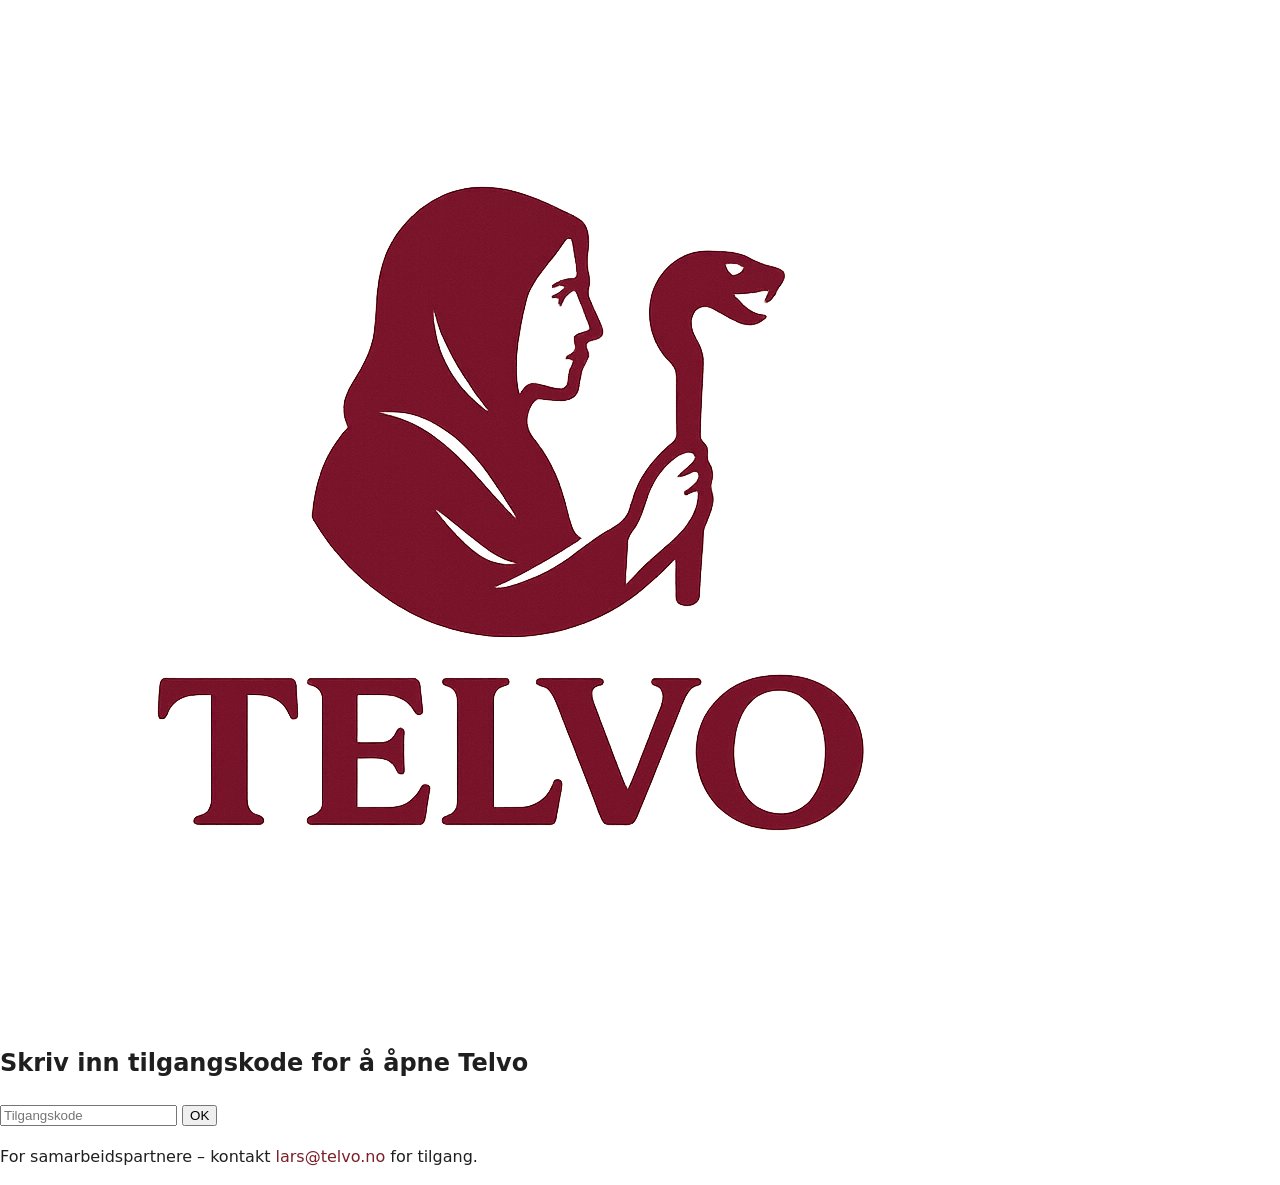
==== index.html @ 0d01f239 "Update index.html" ====
<!doctype html>
<html lang="no">
<head>
  <meta charset="utf-8">
  <meta name="viewport" content="width=device-width, initial-scale=1">
  <title>Telvo – Datadrevet styring for kommunesektoren</title>
  <link rel="stylesheet" href="styles.css">
  <link rel="icon" href="assets/telvo-logo.png">
</head>
<body>

<!-- PASSORDVEGG -->
<div id="password-screen" class="password-screen">
  <div class="password-box">
    <img src="assets/telvo-logo.png" alt="Telvo logo" class="pw-logo">
    <h2>Skriv inn tilgangskode for å åpne Telvo</h2>
    <input type="password" id="password-input" placeholder="Tilgangskode">
    <button id="password-button">OK</button>
    <p id="password-message" class="message"></p>
    <p class="hint">For samarbeidspartnere – kontakt <a href="mailto:lars@telvo.no">lars@telvo.no</a> for tilgang.</p>
  </div>
</div>

<!-- HOVEDINNHOLD (skjules til riktig kode) -->
<div id="content" style="display:none;">
  <header class="site-header">
    <div class="container header-inner">
      <a href="#top" class="brand">
        <img src="assets/telvo-logo.png" alt="Telvo logo">
        <span class="brand-name">TELVO</span>
      </a>
      <nav class="nav" id="nav">
        <a href="#om">Om</a>
        <a href="#moduler">Moduler</a>
        <a href="#hvorfor">Hvorfor Telvo</a>
        <a class="cta" href="#kontakt">Kontakt</a>
      </nav>
    </div>
  </header>

  <main id="top">
    <section class="hero">
      <div class="container hero-inner">
        <h1>Datadrevet styring for kommunesektoren</h1>
        <p class="lead">Bygget på Microsoft Power Platform. Integrert i Teams. Utviklet for og med kommunesektoren.</p>
      </div>
    </section>

    <section id="om" class="section">
      <div class="container">
        <h2>Hva er Telvo?</h2>
        <p>Plassholdertekst: Telvo er en moderne, databasert plattform som gjør plan- og økonomiarbeid mer effektivt, mer transparent og enklere å samhandle om.</p>
      </div>
    </section>

    <section id="moduler" class="section alt">
      <div class="container">
        <h2>Kjerne-moduler</h2>
        <div class="cards">
          <article class="card"><h3>Planmodul</h3><p>Plassholdertekst.</p></article>
          <article class="card"><h3>Budsjett & scenarier</h3><p>Plassholdertekst.</p></article>
          <article class="card"><h3>Passiva / lån</h3><p>Plassholdertekst.</p></article>
          <article class="card"><h3>Selvkost & delegasjoner</h3><p>Plassholdertekst.</p></article>
        </div>
      </div>
    </section>

    <section id="hvorfor" class="section">
      <div class="container">
        <h2>Hvorfor Telvo?</h2>
        <ul class="bullets">
          <li>Datadrevet – ikke dokumentdrevet.</li>
          <li>Eierskap til egne data.</li>
          <li>Sømløst i Microsoft Teams og Power Platform.</li>
          <li>Bygget i samarbeid med kommunesektoren.</li>
        </ul>
      </div>
    </section>

    <section id="kontakt" class="section alt">
      <div class="container contact">
        <h2>Kontakt</h2>
        <p>Interessert i samarbeid eller demo? Ta kontakt på telefon <a href="tel:+4799703399">+47 997 03 399</a>.</p>
        <p class="smallprint">© <span id="year"></span> Telvo. Alle rettigheter reservert.</p>
      </div>
    </section>
  </main>
</div>

<script>
  const correctPassword = "ndr3";
  const passwordProtectionEnabled = false; // sett til true/false for å slå av/på passord
  const input = document.getElementById("password-input");
  const button = document.getElementById("password-button");
  const message = document.getElementById("password-message");
  const pwScreen = document.getElementById("password-screen");
  const content = document.getElementById("content");

  button.addEventListener("click", checkPassword);
  input.addEventListener("keypress", function(e) {
    if (e.key === "Enter") checkPassword();
  });

function checkPassword() {
  if (!passwordProtectionEnabled || input.value === correctPassword) {
    pwScreen.style.display = "none";
    content.style.display = "block";
    document.getElementById('year').textContent = new Date().getFullYear();
  } else {
    message.textContent = "Feil tilgangskode.";
    input.value = "";
    input.focus();
  }
}
</script>
</body>
</html>
---- styles.css ----
/* Telvo minimal design */
:root{
  --bg:#ffffff;
  --ink:#1f1f1f;
  --muted:#666;
  --accent:#7B1F2A; /* burgundy */
  --accent-ink:#ffffff;
  --beige:#f7f3ef;
  --ring: rgba(123,31,42,0.15);
}

*{box-sizing:border-box}
html,body{margin:0;padding:0;background:var(--bg);color:var(--ink);font-family:Inter,system-ui,-apple-system,Segoe UI,Roboto,Helvetica,Arial,sans-serif;line-height:1.6}
img{max-width:100%;display:block}
a{color:var(--accent);text-decoration:none}
a:hover{text-decoration:underline}

.container{width:min(1120px,92%);margin-inline:auto}

.site-header{
  position:sticky;top:0;z-index:50;background:rgba(255,255,255,0.85);backdrop-filter:saturate(180%) blur(10px);
  border-bottom:1px solid #eee;
}
.header-inner{display:flex;align-items:center;justify-content:space-between;padding:12px 0}
.brand{display:flex;gap:10px;align-items:center}
.brand img{height:36px;width:auto}
.brand-name{font-family:'Playfair Display', serif;font-weight:700;letter-spacing:1px;color:var(--accent)}

.nav{display:flex;gap:22px;align-items:center}
.nav a{font-weight:600;color:#333}
.nav a.cta{background:var(--accent);color:var(--accent-ink);padding:8px 14px;border-radius:10px}
.nav a.cta:hover{filter:brightness(1.05);text-decoration:none}

.hamburger{display:none;background:none;border:0;padding:8px;cursor:pointer}
.hamburger span{display:block;width:24px;height:2px;background:#333;margin:5px 0;transition:.25s}

.hero{background:linear-gradient(180deg, var(--beige), #fff 60%);padding:96px 0 64px}
.hero h1{font-family:'Playfair Display', serif;font-size:clamp(28px,4.5vw,48px);line-height:1.15;margin:0 0 10px}
.lead{font-size:1.125rem;color:#444;max-width:56ch}
.hero-actions{display:flex;gap:12px;margin-top:18px}
.btn{display:inline-block;padding:12px 18px;border-radius:12px;border:1px solid #ddd;font-weight:600}
.btn.primary{background:var(--accent);border-color:var(--accent);color:var(--accent-ink)}
.btn.ghost{background:transparent}

.section{padding:64px 0}
.section.alt{background:#faf9f8}
.section h2{font-family:'Playfair Display', serif;font-size:clamp(22px,3vw,32px);margin:0 0 16px}

.cards{display:grid;grid-template-columns:repeat(4,1fr);gap:16px;margin-top:8px}
.card{background:#fff;border:1px solid #eee;border-radius:16px;padding:18px;box-shadow:0 10px 20px -12px var(--ring)}
.card h3{margin:0 0 8px;font-size:1.1rem}
.card p{margin:0;color:#444}

.bullets{display:grid;gap:10px;margin:0;padding-left:18px}
.bullets li{margin-left:12px}

.contact .smallprint{color:var(--muted);margin-top:12px}

/* Mobile */
@media (max-width: 880px){
  .cards{grid-template-columns:1fr 1fr}
}
@media (max-width: 560px){
  .nav{position:fixed;top:64px;right:16px;background:#fff;border:1px solid #eee;border-radius:12px;box-shadow:0 16px 32px -16px var(--ring);padding:10px 12px;display:none;flex-direction:column;gap:10px}
  .nav.open{display:flex}
  .hamburger{display:block}
  .cards{grid-template-columns:1fr}
}
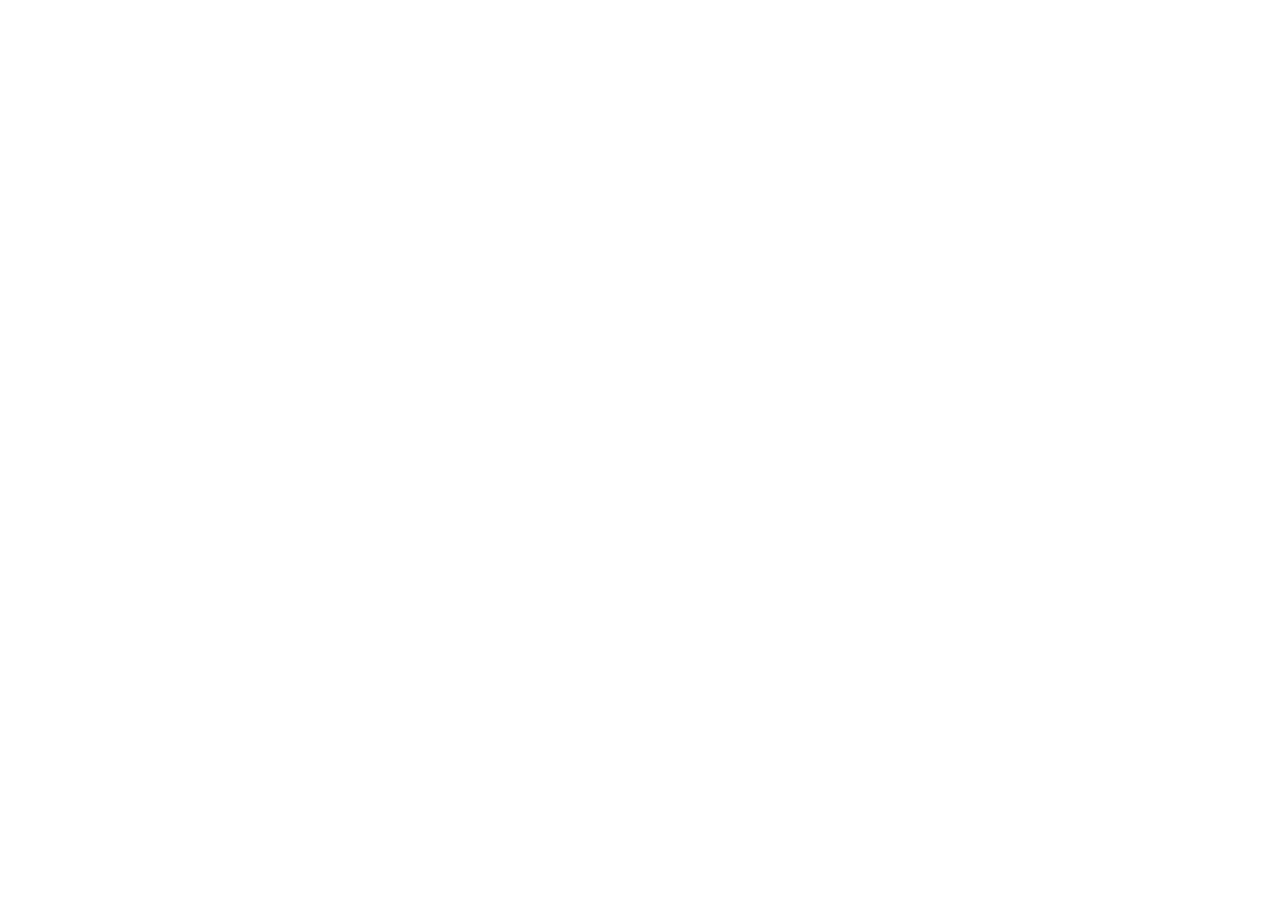
==== commit 6b60d741: "Update index.html" ====
--- a/index.html
+++ b/index.html
@@ -3,9 +3,82 @@
 <head>
   <meta charset="utf-8">
   <meta name="viewport" content="width=device-width, initial-scale=1">
-  <title>Telvo – Datadrevet styring for kommunesektoren</title>
+  <title>Telvo – Datadrevet plan- og styringsverktøy for kommuner</title>
   <link rel="stylesheet" href="styles.css">
   <link rel="icon" href="assets/telvo-logo.png">
+</head>
+<body>
+
+<!-- PASSORDVEGG -->
+<div id="password-screen" class="password-screen">
+  <div class="password-box">
+    <img src="assets/telvo-logo.png" alt="Telvo logo" class="pw-logo">
+    <h2>Skriv inn tilgangskode for å åpne Telvo</h2><!doctype html>
+<html lang="no">
+<head>
+  <meta charset="utf-8">
+  <meta name="viewport" content="width=device-width, initial-scale=1">
+  <title>Telvo – Datadrevet plan- og styringsverktøy for kommuner</title>
+  <link rel="stylesheet" href="styles.css">
+  <link rel="icon" href="assets/telvo-logo.png">
+
+  <style>
+    /* --- Dropdown (popup under "Moduler") --- */
+    .dropdown {
+      position: relative;
+      display: inline-block;
+    }
+
+    .dropbtn {
+      cursor: pointer;
+      padding: 0;
+    }
+
+    .dropdown-content {
+      display: none;
+      position: absolute;
+      background-color: #fff;
+      min-width: 220px;
+      box-shadow: 0 4px 12px rgba(0,0,0,0.15);
+      border-radius: 8px;
+      padding: 0.5rem 0;
+      top: 100%;
+      left: 0;
+      z-index: 1000;
+      opacity: 0;
+      transform: translateY(5px);
+      transition: opacity 0.2s ease, transform 0.2s ease;
+    }
+
+    .dropdown-content a {
+      color: #222;
+      padding: 0.6rem 1rem;
+      display: block;
+      text-decoration: none;
+      transition: background 0.2s;
+    }
+
+    .dropdown-content a:hover {
+      background: #f5f5f5;
+    }
+
+    .dropdown:hover .dropdown-content,
+    .dropdown.active .dropdown-content {
+      display: block;
+      opacity: 1;
+      transform: translateY(0);
+    }
+
+    /* Enkel støtte for mobil: trykk åpner meny */
+    @media (hover: none) {
+      .dropdown-content {
+        position: static;
+        box-shadow: none;
+        opacity: 1;
+        transform: none;
+      }
+    }
+  </style>
 </head>
 <body>
 
@@ -21,6 +94,183 @@
   </div>
 </div>
 
+<!-- HOVEDINNHOLD -->
+<div id="content" style="display:none;">
+  <header class="site-header">
+    <div class="container header-inner">
+      <a href="#top" class="brand">
+        <img src="assets/telvo-logo.png" alt="Telvo logo">
+        <span class="brand-name">TELVO</span>
+      </a>
+      <nav class="nav" id="nav">
+        <a href="#om">Om</a>
+
+        <!-- Automatisk dropdown for moduler -->
+        <div class="dropdown" id="modulesDropdown">
+          <a href="/moduler/" class="dropbtn">Moduler ▾</a>
+          <div class="dropdown-content">
+            <!-- Fylles automatisk av JavaScript -->
+          </div>
+        </div>
+
+        <a href="#hvorfor">Hvorfor Telvo</a>
+        <a class="cta" href="#kontakt">Kontakt</a>
+      </nav>
+    </div>
+  </header>
+
+  <main id="top">
+    <section class="hero">
+      <div class="container hero-inner">
+        <h1>Datadrevet plan- og styringsverktøy for kommuner</h1>
+        <p class="lead">Bygget på Microsoft Power Platform. Integrert i Teams. Utviklet for og med kommunesektoren.</p>
+      </div>
+    </section>
+
+    <section id="om" class="section">
+      <div class="container">
+        <h2>Hva er Telvo?</h2>
+        <p>Telvo er en moderne, databasert plattform som gjør plan- og økonomiarbeid mer effektivt, mer transparent og enklere å samhandle om.</p>
+      </div>
+    </section>
+
+    <section id="moduler" class="section alt">
+      <div class="container">
+        <h2>Kjerne-moduler</h2>
+        <div class="cards">
+          <article class="card"><h3>Planmodul</h3><p>Plassholdertekst.</p></article>
+          <article class="card"><h3>Budsjett & scenarier</h3><p>Plassholdertekst.</p></article>
+          <article class="card"><h3>Passiva / lån</h3><p>Plassholdertekst.</p></article>
+          <article class="card"><h3>Selvkost & delegasjoner</h3><p>Plassholdertekst.</p></article>
+        </div>
+      </div>
+    </section>
+
+    <section id="hvorfor" class="section">
+      <div class="container">
+        <h2>Hvorfor Telvo?</h2>
+        <ul class="bullets">
+          <li>Datadrevet – ikke dokumentdrevet.</li>
+          <li>Eierskap til egne data.</li>
+          <li>Sømløst i Microsoft Teams og Power Platform.</li>
+          <li>Bygget i samarbeid med kommunesektoren.</li>
+        </ul>
+      </div>
+    </section>
+
+    <section id="kontakt" class="section alt">
+      <div class="container contact">
+        <h2>Kontakt</h2>
+        <p>Interessert i samarbeid eller demo? Ta kontakt på telefon <a href="tel:+4799703399">+47 997 03 399</a>.</p>
+        <p class="smallprint">© <span id="year"></span> Telvo. Alle rettigheter reservert.</p>
+      </div>
+    </section>
+  </main>
+</div>
+
+<script>
+/* --- Passordbeskyttelse (fikset logikk) --- */
+const correctPassword = "ndr3";
+const passwordProtectionEnabled = false; // slå av/på her
+
+const pwScreen = document.getElementById("password-screen");
+const content = document.getElementById("content");
+const input = document.getElementById("password-input");
+const button = document.getElementById("password-button");
+const message = document.getElementById("password-message");
+
+document.getElementById('year').textContent = new Date().getFullYear();
+
+// Hvis passordbeskyttelse er av, vis hovedinnhold umiddelbart
+if (!passwordProtectionEnabled) {
+  pwScreen.style.display = "none";
+  content.style.display = "block";
+} else {
+  // Ellers aktiver vanlig sjekk
+  pwScreen.style.display = "flex";
+  content.style.display = "none";
+
+  button.addEventListener("click", checkPassword);
+  input.addEventListener("keypress", function(e) {
+    if (e.key === "Enter") checkPassword();
+  });
+}
+
+function checkPassword() {
+  if (input.value === correctPassword) {
+    pwScreen.style.display = "none";
+    content.style.display = "block";
+  } else {
+    message.textContent = "Feil tilgangskode.";
+    input.value = "";
+    input.focus();
+  }
+}
+
+/* --- Dynamisk modul-dropdown --- */
+(async () => {
+  const dropdown = document.querySelector('#modulesDropdown .dropdown-content');
+  if (!dropdown) return;
+
+  const owner = 'larsvedoy';
+  const repo = 'telvo-site';
+  const path = 'moduler';
+
+  try {
+    const res = await fetch(`https://api.github.com/repos/${owner}/${repo}/contents/${path}`);
+    const data = await res.json();
+
+    const folders = data.filter(f => f.type === 'dir');
+    const pages = [];
+
+    for (const folder of folders) {
+      const subRes = await fetch(folder.url);
+      const subData = await subRes.json();
+      if (subData.some(f => f.name === 'index.html')) {
+        pages.push({ name: folder.name, url: `/moduler/${folder.name}/` });
+      }
+    }
+
+    if (pages.length === 0) {
+      const a = document.createElement('a');
+      a.textContent = 'Planmodul';
+      a.href = '/moduler/plan/';
+      dropdown.appendChild(a);
+    } else {
+      pages.forEach(p => {
+        const a = document.createElement('a');
+        const formatted = p.name.charAt(0).toUpperCase() + p.name.slice(1) + 'modul';
+        a.textContent = formatted;
+        a.href = p.url;
+        dropdown.appendChild(a);
+      });
+    }
+  } catch (err) {
+    console.error('Klarte ikke å hente moduler:', err);
+  }
+})();
+
+/* --- Mobilvennlig dropdown (trykk for å åpne) --- */
+document.addEventListener('click', e => {
+  const dropdown = document.getElementById('modulesDropdown');
+  if (!dropdown) return;
+  if (dropdown.contains(e.target)) {
+    dropdown.classList.toggle('active');
+  } else {
+    dropdown.classList.remove('active');
+  }
+});
+</script>
+</body>
+</html>
+
+    <input type="password" id="password-input" placeholder="Tilgangskode">
+    <button id="password-button">OK</button>
+    <p id="password-message" class="message"></p>
+    <p class="hint">For samarbeidspartnere – kontakt <a href="mailto:lars@telvo.no">lars@telvo.no</a> for tilgang.</p>
+  </div>
+</div>
+
 <!-- HOVEDINNHOLD (skjules til riktig kode) -->
 <div id="content" style="display:none;">
   <header class="site-header">
@@ -31,7 +281,16 @@
       </a>
       <nav class="nav" id="nav">
         <a href="#om">Om</a>
-        <a href="#moduler">Moduler</a>
+       <div class="dropdown">
+  <a href="/moduler/" class="dropbtn">Moduler ▾</a>
+  <div class="dropdown-content">
+    <a href="/moduler/plan/">Planmodul</a>
+    <a href="/moduler/budsjett/">Budsjett & scenarier</a>
+    <a href="/moduler/passiva/">Passiva / lån</a>
+    <a href="/moduler/selvkost/">Selvkost & delegasjoner</a>
+  </div>
+</div>
+
         <a href="#hvorfor">Hvorfor Telvo</a>
         <a class="cta" href="#kontakt">Kontakt</a>
       </nav>
@@ -41,7 +300,7 @@
   <main id="top">
     <section class="hero">
       <div class="container hero-inner">
-        <h1>Datadrevet styring for kommunesektoren</h1>
+        <h1>Datadrevet plan- og styringsverktøy for kommuner</h1>
         <p class="lead">Bygget på Microsoft Power Platform. Integrert i Teams. Utviklet for og med kommunesektoren.</p>
       </div>
     </section>
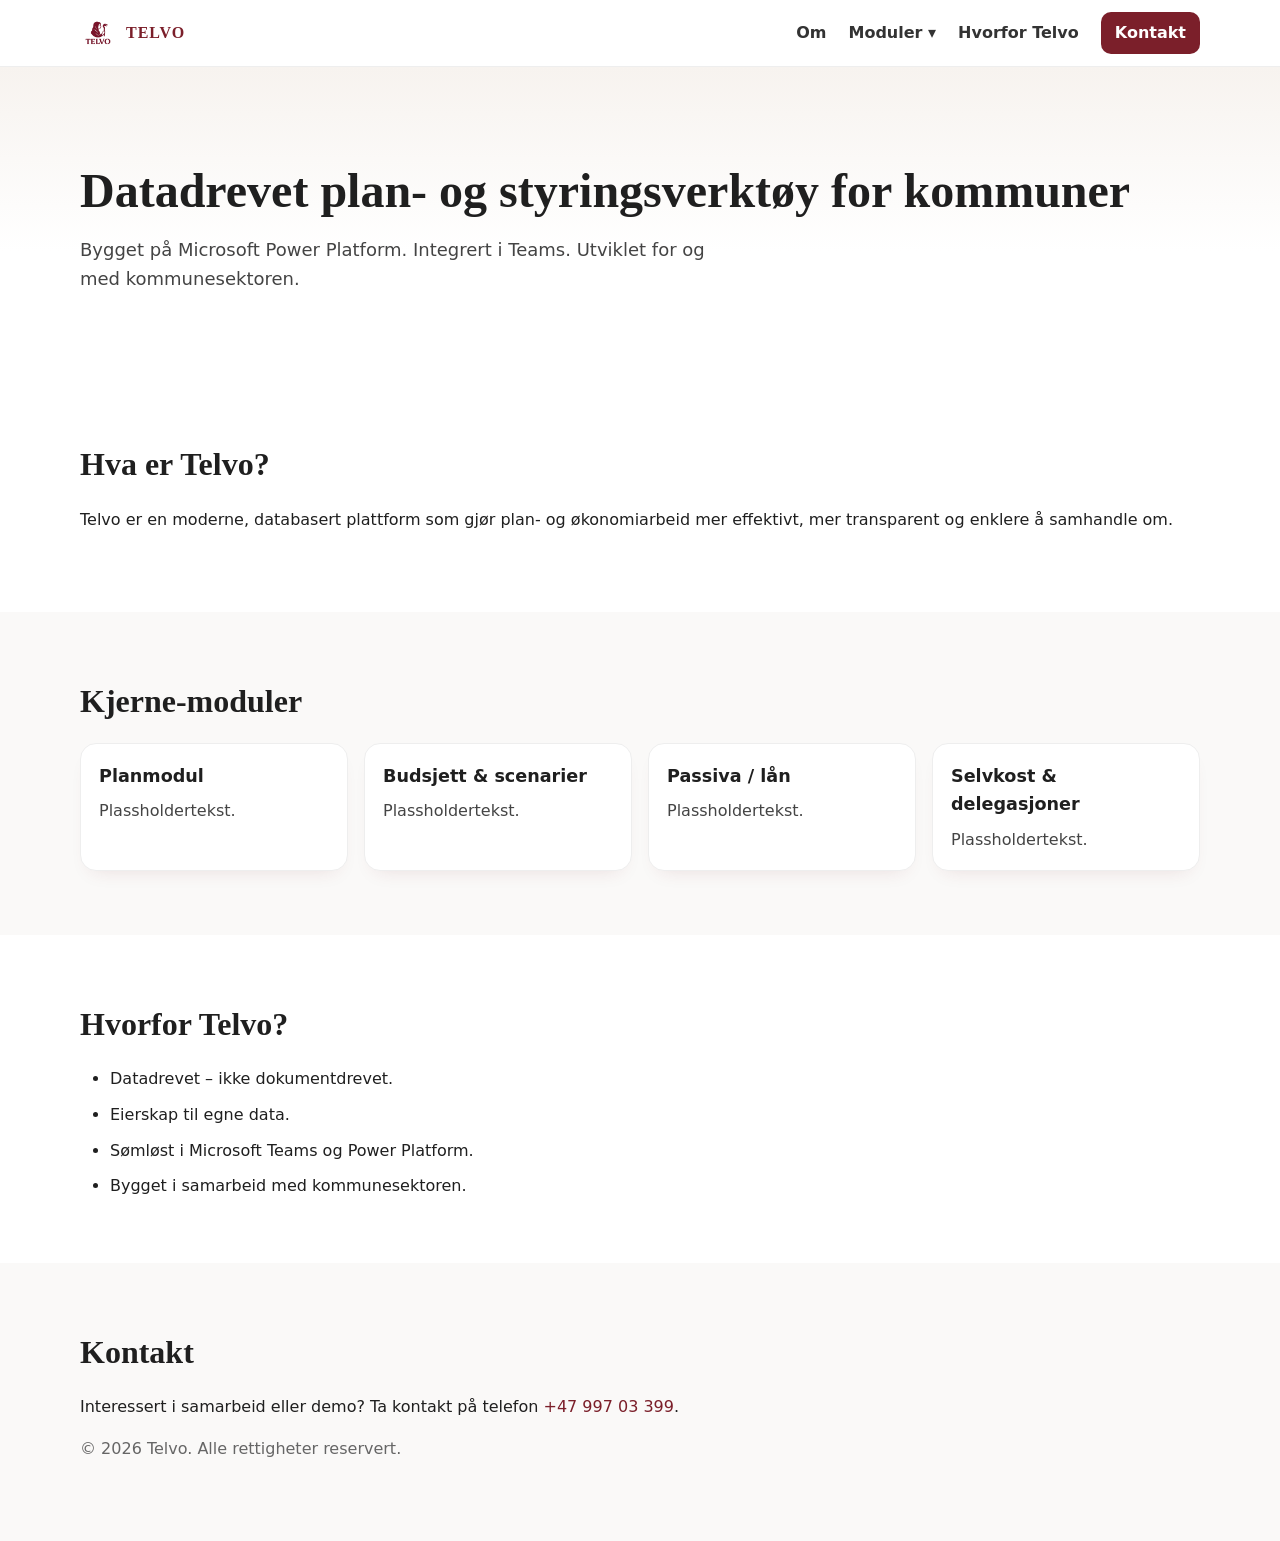
==== commit 81864e3a: "Update index.html" ====
--- a/index.html
+++ b/index.html
@@ -1,19 +1,4 @@
 <!doctype html>
-<html lang="no">
-<head>
-  <meta charset="utf-8">
-  <meta name="viewport" content="width=device-width, initial-scale=1">
-  <title>Telvo – Datadrevet plan- og styringsverktøy for kommuner</title>
-  <link rel="stylesheet" href="styles.css">
-  <link rel="icon" href="assets/telvo-logo.png">
-</head>
-<body>
-
-<!-- PASSORDVEGG -->
-<div id="password-screen" class="password-screen">
-  <div class="password-box">
-    <img src="assets/telvo-logo.png" alt="Telvo logo" class="pw-logo">
-    <h2>Skriv inn tilgangskode for å åpne Telvo</h2><!doctype html>
 <html lang="no">
 <head>
   <meta charset="utf-8">
@@ -263,114 +248,3 @@
 </script>
 </body>
 </html>
-
-    <input type="password" id="password-input" placeholder="Tilgangskode">
-    <button id="password-button">OK</button>
-    <p id="password-message" class="message"></p>
-    <p class="hint">For samarbeidspartnere – kontakt <a href="mailto:lars@telvo.no">lars@telvo.no</a> for tilgang.</p>
-  </div>
-</div>
-
-<!-- HOVEDINNHOLD (skjules til riktig kode) -->
-<div id="content" style="display:none;">
-  <header class="site-header">
-    <div class="container header-inner">
-      <a href="#top" class="brand">
-        <img src="assets/telvo-logo.png" alt="Telvo logo">
-        <span class="brand-name">TELVO</span>
-      </a>
-      <nav class="nav" id="nav">
-        <a href="#om">Om</a>
-       <div class="dropdown">
-  <a href="/moduler/" class="dropbtn">Moduler ▾</a>
-  <div class="dropdown-content">
-    <a href="/moduler/plan/">Planmodul</a>
-    <a href="/moduler/budsjett/">Budsjett & scenarier</a>
-    <a href="/moduler/passiva/">Passiva / lån</a>
-    <a href="/moduler/selvkost/">Selvkost & delegasjoner</a>
-  </div>
-</div>
-
-        <a href="#hvorfor">Hvorfor Telvo</a>
-        <a class="cta" href="#kontakt">Kontakt</a>
-      </nav>
-    </div>
-  </header>
-
-  <main id="top">
-    <section class="hero">
-      <div class="container hero-inner">
-        <h1>Datadrevet plan- og styringsverktøy for kommuner</h1>
-        <p class="lead">Bygget på Microsoft Power Platform. Integrert i Teams. Utviklet for og med kommunesektoren.</p>
-      </div>
-    </section>
-
-    <section id="om" class="section">
-      <div class="container">
-        <h2>Hva er Telvo?</h2>
-        <p>Plassholdertekst: Telvo er en moderne, databasert plattform som gjør plan- og økonomiarbeid mer effektivt, mer transparent og enklere å samhandle om.</p>
-      </div>
-    </section>
-
-    <section id="moduler" class="section alt">
-      <div class="container">
-        <h2>Kjerne-moduler</h2>
-        <div class="cards">
-          <article class="card"><h3>Planmodul</h3><p>Plassholdertekst.</p></article>
-          <article class="card"><h3>Budsjett & scenarier</h3><p>Plassholdertekst.</p></article>
-          <article class="card"><h3>Passiva / lån</h3><p>Plassholdertekst.</p></article>
-          <article class="card"><h3>Selvkost & delegasjoner</h3><p>Plassholdertekst.</p></article>
-        </div>
-      </div>
-    </section>
-
-    <section id="hvorfor" class="section">
-      <div class="container">
-        <h2>Hvorfor Telvo?</h2>
-        <ul class="bullets">
-          <li>Datadrevet – ikke dokumentdrevet.</li>
-          <li>Eierskap til egne data.</li>
-          <li>Sømløst i Microsoft Teams og Power Platform.</li>
-          <li>Bygget i samarbeid med kommunesektoren.</li>
-        </ul>
-      </div>
-    </section>
-
-    <section id="kontakt" class="section alt">
-      <div class="container contact">
-        <h2>Kontakt</h2>
-        <p>Interessert i samarbeid eller demo? Ta kontakt på telefon <a href="tel:+4799703399">+47 997 03 399</a>.</p>
-        <p class="smallprint">© <span id="year"></span> Telvo. Alle rettigheter reservert.</p>
-      </div>
-    </section>
-  </main>
-</div>
-
-<script>
-  const correctPassword = "ndr3";
-  const passwordProtectionEnabled = false; // sett til true/false for å slå av/på passord
-  const input = document.getElementById("password-input");
-  const button = document.getElementById("password-button");
-  const message = document.getElementById("password-message");
-  const pwScreen = document.getElementById("password-screen");
-  const content = document.getElementById("content");
-
-  button.addEventListener("click", checkPassword);
-  input.addEventListener("keypress", function(e) {
-    if (e.key === "Enter") checkPassword();
-  });
-
-function checkPassword() {
-  if (!passwordProtectionEnabled || input.value === correctPassword) {
-    pwScreen.style.display = "none";
-    content.style.display = "block";
-    document.getElementById('year').textContent = new Date().getFullYear();
-  } else {
-    message.textContent = "Feil tilgangskode.";
-    input.value = "";
-    input.focus();
-  }
-}
-</script>
-</body>
-</html>
